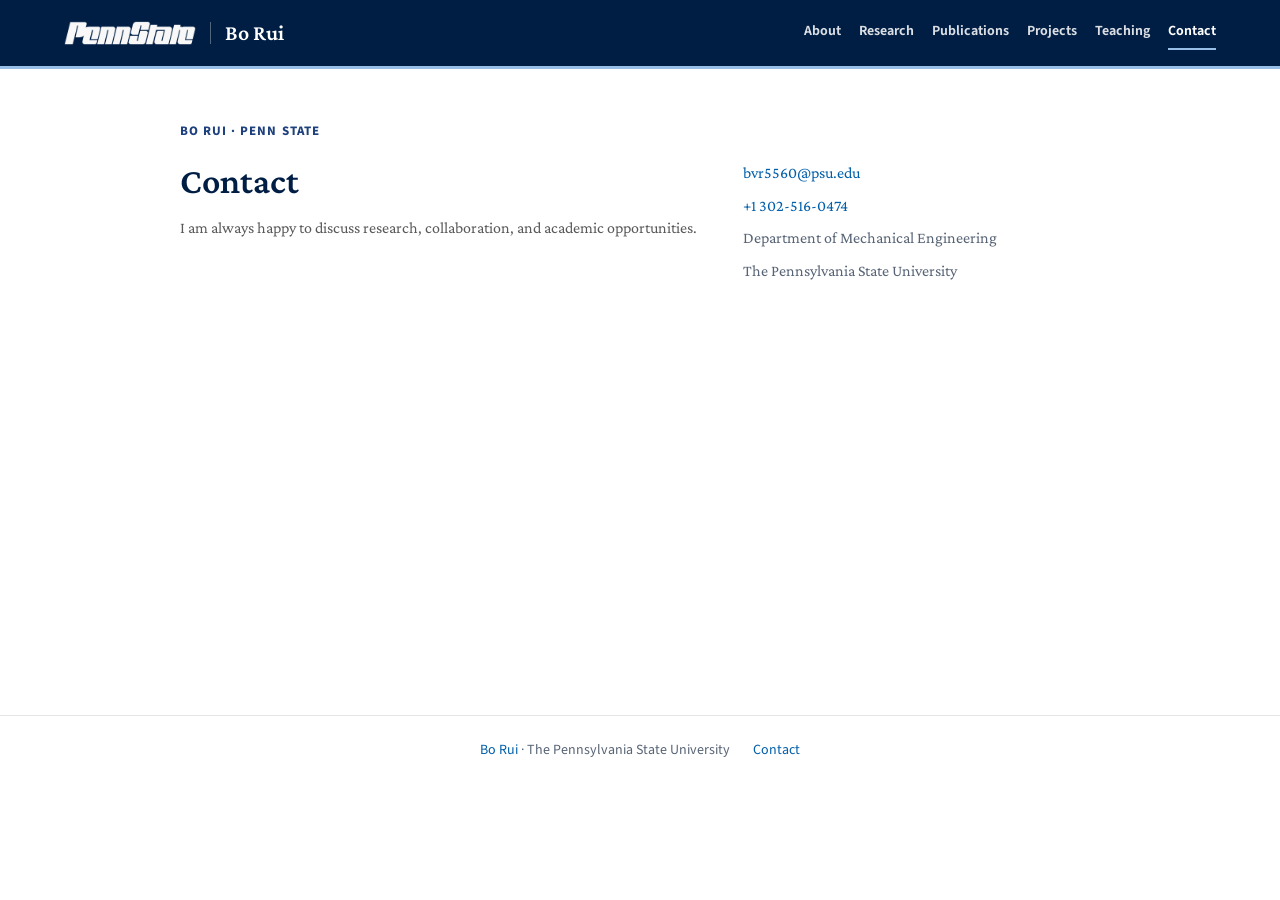
==== contact.html @ 9f86cd19 "Split academic website into independent section pages" ====
<!doctype html>
<html lang="en">
  <head>
    <meta charset="utf-8" />
    <meta name="viewport" content="width=device-width, initial-scale=1" />
    <meta
      name="description"
      content="Contact — Bo Rui, Ph.D. student in Mechanical Engineering at The Pennsylvania State University."
    />
    <title>Contact | Bo Rui</title>
    <link rel="preconnect" href="https://fonts.googleapis.com" />
    <link rel="preconnect" href="https://fonts.gstatic.com" crossorigin />
    <link
      href="https://fonts.googleapis.com/css2?family=Crimson+Pro:ital,wght@0,400;0,500;0,600;1,400;1,500&family=Source+Sans+3:wght@400;500;600;700;750&display=swap"
      rel="stylesheet"
    />
    <link rel="stylesheet" href="styles.css" />
    <script src="navigation.js" defer></script>
  </head>
  <body>
    <a class="skip-link" href="#main-content">Skip to main content</a>
    <header class="topbar">
      <a class="brand" href="index.html" aria-label="Bo Rui homepage">
        <img src="assets/pennstate.png" alt="The Pennsylvania State University" />
        <span>Bo Rui</span>
      </a>
      <nav class="nav" aria-label="Primary navigation">
        <a href="index.html">About</a>
        <a href="research.html">Research</a>
        <a href="publications.html">Publications</a>
        <a href="projects.html">Projects</a>
        <a href="teaching.html">Teaching</a>
        <a href="contact.html" aria-current="page">Contact</a>
      </nav>
    </header>

    <main id="main-content" class="page-content" tabindex="-1">
      <p class="eyebrow">Bo Rui · Penn State</p>
        <section id="contact" class="section contact-section">
          <div>
            <h1>Contact</h1>
            <p>
              I am always happy to discuss research, collaboration, and academic
              opportunities.
            </p>
          </div>
          <address>
            <a href="mailto:bvr5560@psu.edu">bvr5560@psu.edu</a>
            <a href="tel:+13025160474">+1 302-516-0474</a>
            <span>Department of Mechanical Engineering</span>
            <span>The Pennsylvania State University</span>
          </address>
        </section>
    </main>
    <footer class="site-footer">
      <a href="index.html">Bo Rui</a> · The Pennsylvania State University
      <a href="contact.html">Contact</a>
    </footer>
  </body>
</html>
---- styles.css ----
:root {
  color-scheme: light;
  --bg: #ffffff;
  --paper: #ffffff;
  --ink: #595959;
  --heading: #001e44;
  --muted: #586476;
  --line: #e5e5e5;
  --accent: #005fa9;
  --accent-dark: #001e44;
  --accent-soft: #f6f8fa;
  --sky: #96bee6;
  --radius: 2px;
  --display: "Crimson Pro", Georgia, "Times New Roman", serif;
  --sans: "Source Sans 3", "Segoe UI", Arial, sans-serif;
}

* {
  box-sizing: border-box;
}

html {
  scroll-behavior: smooth;
}

body {
  margin: 0;
  background: var(--bg);
  color: var(--ink);
  font-family: var(--display);
  font-size: 16px;
  line-height: 1.55;
  -webkit-font-smoothing: antialiased;
}

a {
  color: var(--accent);
  text-decoration: none;
}

a:hover {
  color: #006699;
  text-decoration: underline;
  text-underline-offset: 3px;
}

.topbar {
  position: sticky;
  top: 0;
  z-index: 10;
  display: flex;
  align-items: center;
  justify-content: space-between;
  gap: 24px;
  padding: 16px clamp(20px, 5vw, 72px);
  border-bottom: 3px solid var(--sky);
  background: var(--heading);
  backdrop-filter: blur(10px);
}

.brand {
  display: inline-flex;
  align-items: center;
  gap: 14px;
  color: #ffffff;
  font-family: var(--display);
  font-size: 22px;
  font-weight: 600;
}

.brand img {
  display: block;
  width: 132px;
  height: auto;
}

.brand span {
  padding-left: 14px;
  border-left: 1px solid rgba(255, 255, 255, 0.32);
  line-height: 1;
}

.nav {
  display: flex;
  flex-wrap: wrap;
  justify-content: flex-end;
  gap: 8px 18px;
  font-family: var(--sans);
  font-size: 14px;
  font-weight: 650;
}

.nav a {
  color: rgba(255, 255, 255, 0.86);
}

.nav a:hover {
  color: #ffffff;
}

.page-shell {
  display: grid;
  grid-template-columns: minmax(232px, 280px) minmax(0, 720px);
  gap: clamp(34px, 6vw, 72px);
  width: min(1030px, calc(100% - 44px));
  margin: 52px auto 72px;
}

.profile-panel {
  position: sticky;
  top: 92px;
  align-self: start;
  padding: 4px 0 0;
  border: 0;
  border-radius: 0;
  background: transparent;
  text-align: center;
}

.portrait {
  width: 168px;
  height: 168px;
  margin: 0 auto 22px;
  border: 1px solid var(--line);
  border-radius: 0;
  display: block;
  object-fit: cover;
  object-position: 50% 28%;
}

.profile-panel h1,
.section h2 {
  margin: 0;
  color: var(--heading);
  font-family: var(--display);
  line-height: 1.12;
}

.profile-panel h1 {
  font-size: 32px;
  text-align: center;
  font-weight: 600;
}

.role {
  margin: 8px 0 0;
  color: var(--heading);
  font-family: var(--sans);
  font-weight: 600;
  text-align: center;
}

.affiliation {
  margin: 10px 0 20px;
  color: var(--muted);
  font-family: var(--display);
  font-size: 15px;
  text-align: center;
}

.quick-links {
  display: flex;
  flex-wrap: wrap;
  justify-content: center;
  gap: 4px;
  margin: 24px 0 28px;
}

.quick-links a,
.paper-links a {
  display: inline-flex;
  min-height: auto;
  align-items: center;
  border: 0;
  border-radius: 0;
  padding: 2px 6px;
  background: transparent;
  color: var(--accent);
  font-family: var(--display);
  font-size: 15px;
  font-weight: 500;
}

.quick-links a::before {
  content: "[";
  color: var(--ink);
}

.quick-links a::after {
  content: "]";
  color: var(--ink);
}

.profile-meta {
  margin: 0;
  border-top: 1px solid var(--line);
  padding-top: 18px;
}

.profile-meta div {
  margin-top: 14px;
}

.profile-meta dt {
  color: var(--muted);
  font-family: var(--sans);
  font-size: 12px;
  font-weight: 750;
  letter-spacing: 0.08em;
  text-transform: uppercase;
}

.profile-meta dd {
  margin: 3px 0 0;
  font-size: 14px;
}

.content {
  min-width: 0;
}

.section {
  padding: 29px 0;
  border-bottom: 1px solid var(--line);
}

.section:first-child {
  padding-top: 2px;
}

.section h2 {
  font-size: 28px;
  font-weight: 600;
}

.section h3 {
  margin: 0 0 8px;
  color: var(--heading);
  font-family: var(--display);
  font-size: 18px;
  font-weight: 600;
}

.section p {
  margin: 14px 0 0;
}

.eyebrow,
.section-note {
  color: #1e407c;
  font-family: var(--sans);
  font-size: 13px;
  font-weight: 750;
  letter-spacing: 0.08em;
  text-transform: uppercase;
}

.eyebrow {
  margin: 0 0 8px;
}

.section-heading {
  display: flex;
  align-items: baseline;
  justify-content: space-between;
  gap: 20px;
  margin-bottom: 16px;
}

.timeline,
.simple-list {
  margin: 0;
  padding-left: 0;
  list-style: none;
}

.timeline li {
  display: grid;
  grid-template-columns: 104px 1fr;
  gap: 18px;
  padding: 10px 0;
  border-top: 1px solid rgba(217, 222, 215, 0.75);
}

.timeline li:first-child {
  border-top: 0;
}

.timeline time {
  color: var(--accent-dark);
  font-family: var(--sans);
  font-weight: 800;
}

.interest-grid,
.project-list {
  display: grid;
  grid-template-columns: 1fr;
  gap: 0;
}

.interest,
.project-list article {
  padding: 15px 0;
  border: 0;
  border-top: 1px solid var(--line);
  border-radius: 0;
  background: transparent;
}

.interest p,
.project-list p {
  margin-top: 8px;
  color: var(--muted);
  font-size: 16px;
}

.publication-list {
  margin: 0;
  padding-left: 24px;
}

.publication-list li {
  margin: 0 0 20px;
  padding-left: 6px;
  color: var(--muted);
}

.paper-links {
  display: flex;
  flex-wrap: wrap;
  gap: 8px;
  margin-top: 10px;
}

.paper-links a {
  padding: 0;
  font-size: 14px;
}

.simple-list li {
  padding: 10px 0;
  border-top: 1px solid rgba(217, 222, 215, 0.75);
}

.simple-list li:first-child {
  border-top: 0;
}

.contact-section {
  display: grid;
  grid-template-columns: minmax(0, 1.2fr) minmax(220px, 0.8fr);
  gap: 28px;
  border-bottom: 0;
}

address {
  display: grid;
  gap: 8px;
  align-content: start;
  color: var(--muted);
  font-style: normal;
}

@media (max-width: 880px) {
  .topbar {
    align-items: flex-start;
    flex-direction: column;
  }

  .nav {
    justify-content: flex-start;
  }

  .page-shell {
    grid-template-columns: 1fr;
    margin-top: 28px;
  }

  .profile-panel {
    position: static;
  }

  .interest-grid,
  .project-list,
  .contact-section {
    grid-template-columns: 1fr;
  }
}

@media (max-width: 560px) {
  body {
    font-size: 15px;
  }

  .topbar {
    padding: 14px 18px;
  }

  .brand {
    gap: 10px;
    font-size: 20px;
  }

  .brand img {
    width: 116px;
  }

  .brand span {
    padding-left: 10px;
  }

  .page-shell {
    width: min(100% - 28px, 1180px);
  }

  .profile-panel {
    padding: 22px;
  }

  .portrait {
    width: 138px;
    height: 138px;
    font-size: 34px;
  }

  .section-heading {
    align-items: flex-start;
    flex-direction: column;
    gap: 4px;
  }

  .timeline li {
    grid-template-columns: 1fr;
    gap: 2px;
  }
}

/* Shared navigation and independent section pages. */
.nav a { padding: 5px 0; border-bottom: 2px solid transparent; }
.nav a[aria-current="page"] { color: #fff; border-bottom-color: var(--sky); }
a:focus-visible { outline: 3px solid var(--sky); outline-offset: 5px; }
.skip-link { position: fixed; top: -100px; left: 16px; z-index: 20; padding: 12px; background: #fff; }
.skip-link:focus { top: 12px; }
.page-content { width: min(920px, calc(100% - 44px)); margin: 52px auto 72px; min-height: 58vh; }
.section h1 { margin: 0; color: var(--heading); font-family: var(--display); font-size: 36px; font-weight: 600; line-height: 1.15; }
.page-content > .section { border-bottom: 0; padding-top: 12px; }
.site-footer { border-top: 1px solid var(--line); padding: 24px 22px; text-align: center; font-family: var(--sans); font-size: 14px; color: var(--muted); }
.site-footer > a:last-child { margin-left: 20px; }
@media (max-width: 560px) {
  .page-content { width: calc(100% - 36px); margin-top: 28px; }
  .section h1 { font-size: 30px; }
  .nav { gap: 6px 16px; }
  .nav a { padding: 8px 0; }
}
@media (prefers-reduced-motion: reduce) { html { scroll-behavior: auto; } }
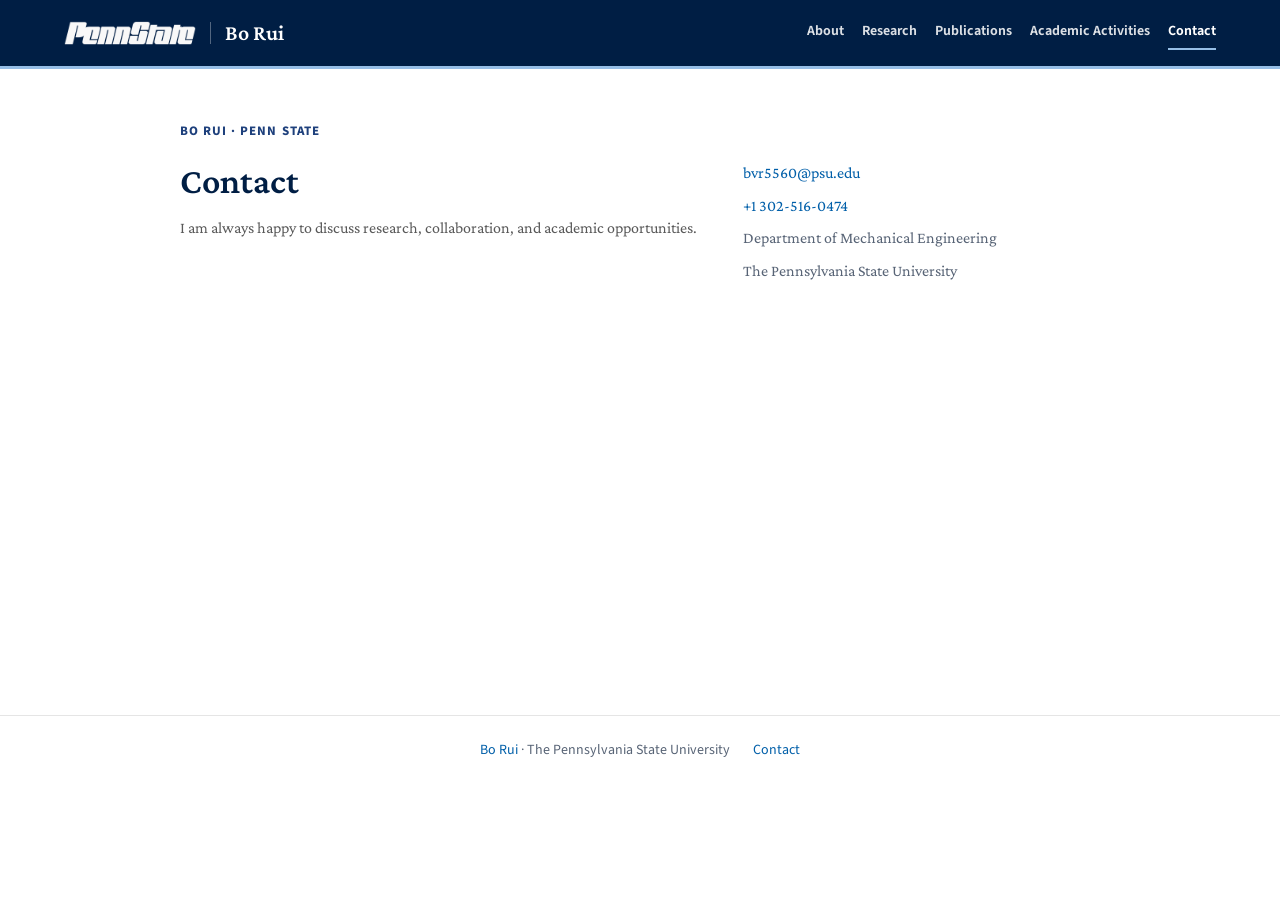
==== commit 5d172b0e: "Organize academic pages and add search discovery metadata" ====
--- a/contact.html
+++ b/contact.html
@@ -3,11 +3,9 @@
   <head>
     <meta charset="utf-8" />
     <meta name="viewport" content="width=device-width, initial-scale=1" />
-    <meta
-      name="description"
-      content="Contact — Bo Rui, Ph.D. student in Mechanical Engineering at The Pennsylvania State University."
-    />
-    <title>Contact | Bo Rui</title>
+    <meta name="description" content="Contact Bo Rui, Mechanical Engineering Ph.D. student at The Pennsylvania State University, for battery research and academic collaboration." />
+    <title>Contact | Bo Rui | Penn State</title>
+    <link rel="canonical" href="https://borui-research.github.io/contact.html" />
     <link rel="preconnect" href="https://fonts.googleapis.com" />
     <link rel="preconnect" href="https://fonts.gstatic.com" crossorigin />
     <link
@@ -16,6 +14,7 @@
     />
     <link rel="stylesheet" href="styles.css" />
     <script src="navigation.js" defer></script>
+    <script src="analytics.js" defer></script>
   </head>
   <body>
     <a class="skip-link" href="#main-content">Skip to main content</a>
@@ -28,8 +27,7 @@
         <a href="index.html">About</a>
         <a href="research.html">Research</a>
         <a href="publications.html">Publications</a>
-        <a href="projects.html">Projects</a>
-        <a href="teaching.html">Teaching</a>
+        <a href="teaching.html">Academic Activities</a>
         <a href="contact.html" aria-current="page">Contact</a>
       </nav>
     </header>
--- a/styles.css
+++ b/styles.css
@@ -454,3 +454,38 @@
   .nav a { padding: 8px 0; }
 }
 @media (prefers-reduced-motion: reduce) { html { scroll-behavior: auto; } }
+
+/* Website statistics: the number remains unavailable until a real site is configured. */
+.statistics-bar { display: inline-flex; align-items: center; flex-wrap: wrap; gap: 10px; margin-top: 14px; padding: 9px 10px; border: 1px solid #d7dfeb; background: #f6f8fb; font-family: var(--sans); font-size: 14px; color: #586476; }
+.views-badge { display: inline-flex; overflow: hidden; border-radius: 2px; color: #fff; font: 11px/20px Verdana, sans-serif; white-space: nowrap; }
+.views-label { padding: 0 6px; background: #64748b; }
+.views-count { padding: 0 6px; background: #1e407c; font-weight: 700; }
+.analytics-link { text-decoration: underline; text-underline-offset: 3px; }
+.analytics-link[aria-disabled="true"] { color: var(--muted); text-decoration: none; cursor: default; }
+.section .statistics-status { margin-top: 8px; font-family: var(--sans); font-size: 12px; color: var(--muted); }
+
+/* Teaching and service categories. */
+.service-group { padding: 28px 0; border-top: 1px solid var(--line); }
+.service-group:first-of-type { margin-top: 24px; }
+.service-group:last-child { padding-bottom: 0; }
+.service-group h2 { margin-bottom: 20px; font-size: 25px; }
+.service-group h3 { font-size: 19px; line-height: 1.4; }
+.service-group .service-meta { margin-top: 5px; color: var(--muted); font-family: var(--sans); font-size: 14px; }
+.service-details { margin: 14px 0 0; padding-left: 22px; }
+.service-details li + li { margin-top: 8px; }
+.review-list { margin-top: 14px; }
+.review-list li { display: flex; justify-content: space-between; align-items: baseline; gap: 18px; }
+.review-count { flex-shrink: 0; color: var(--heading); font-family: var(--sans); font-size: 14px; }
+.presentation-list li { padding: 16px 0; }
+@media (max-width: 560px) {
+  .service-group h2 { font-size: 23px; }
+  .review-list li { flex-wrap: wrap; gap: 4px 14px; }
+}
+
+/* Publication year groups and journal metrics. */
+.publication-year { margin-top: 30px; padding-top: 22px; border-top: 1px solid #b9c8da; }
+.publication-year h2 { font-size: 27px; }
+.section .metrics-note { color: var(--muted); font-family: var(--sans); font-size: 13px; max-width: 780px; }
+.impact-factor { display: inline-block; margin-left: 7px; padding: 1px 7px; border: 1px solid #d6e0eb; border-radius: 3px; background: #f3f6fa; color: #294969; font: 600 12px/1.7 var(--sans); white-space: nowrap; }
+.honor-badge { display: inline-block; padding: 1px 8px; border: 1px solid #edcba8; border-radius: 3px; background: #fff3e7; color: #963d10; font: 700 12px/1.7 var(--sans); white-space: nowrap; }
+.honor-text { color: #963d10; font-weight: 600; }
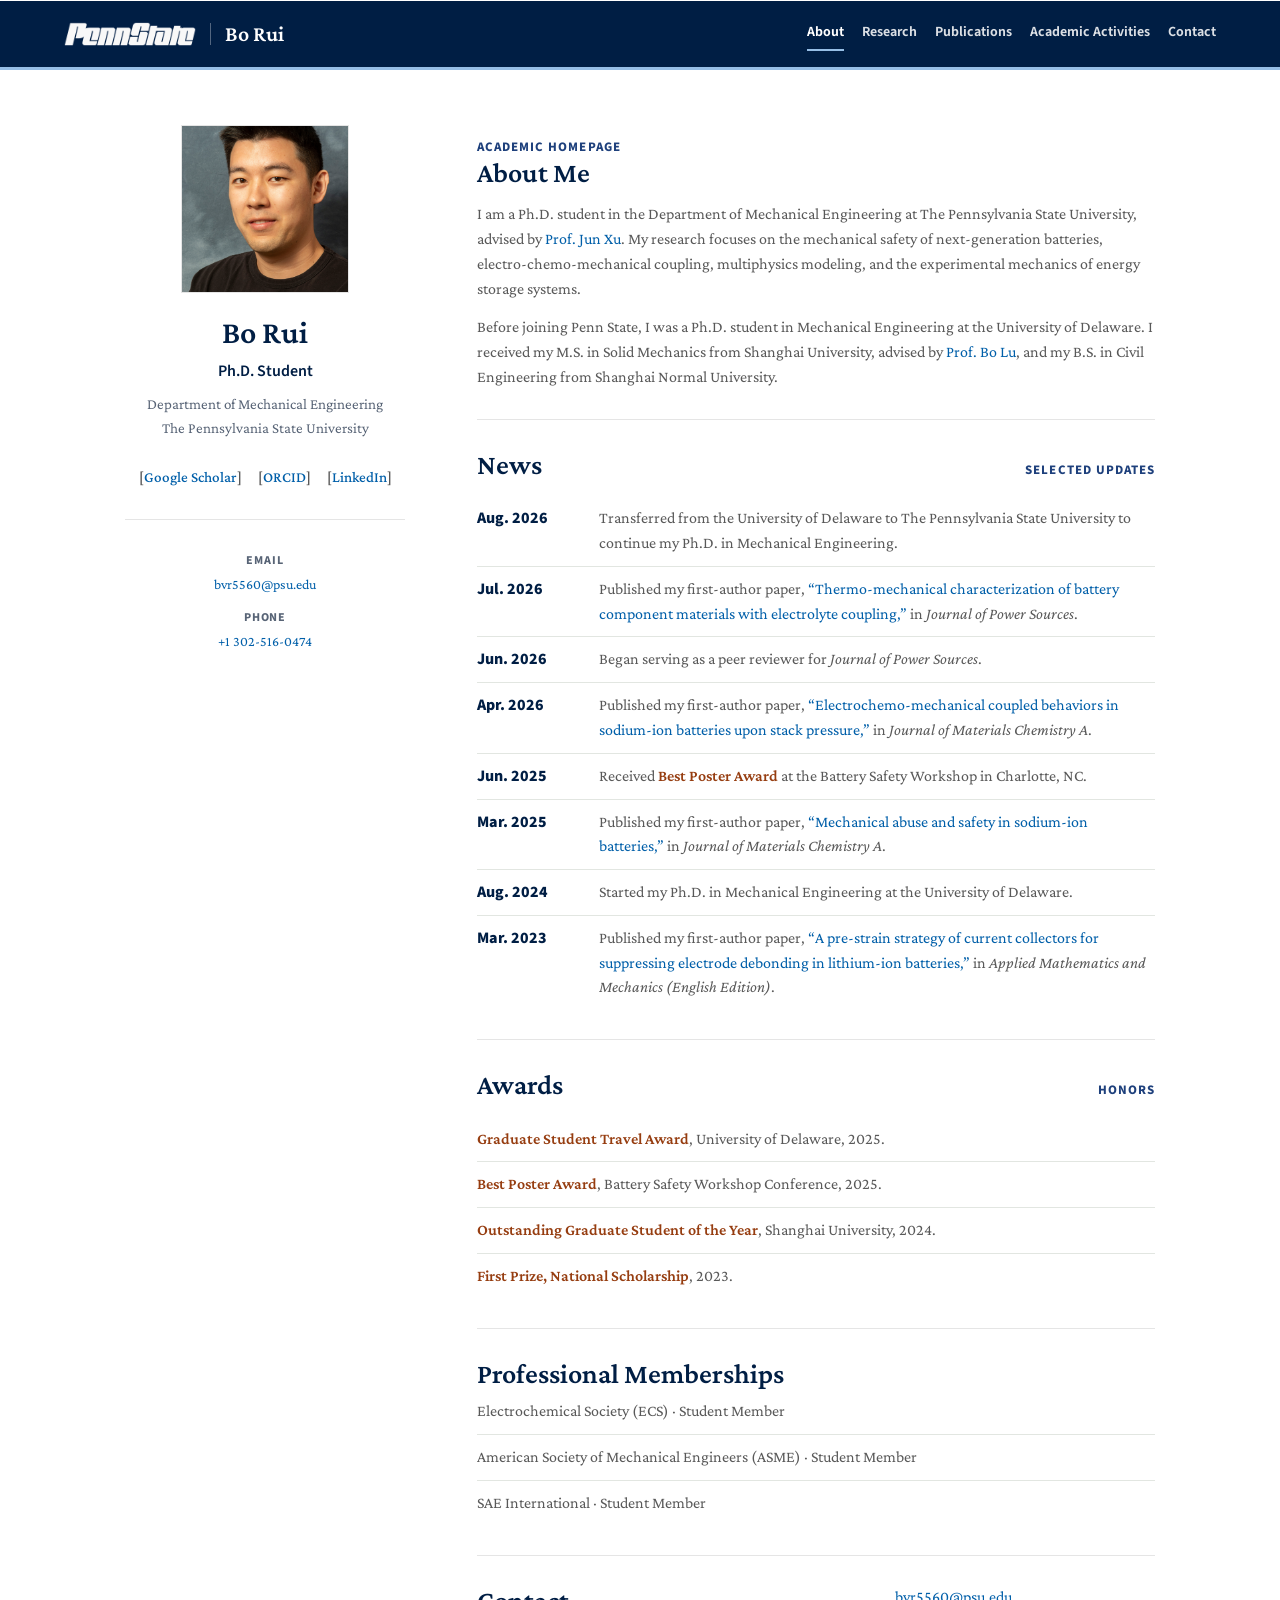
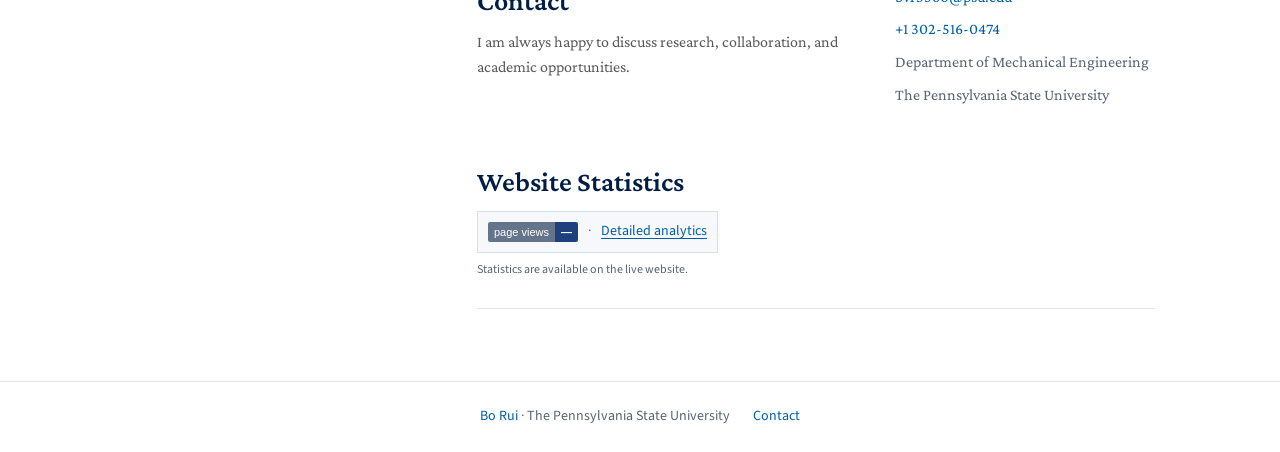
==== commit b2de2b0f: "Add automated publication statistics and consolidate contact information" ====
--- a/contact.html
+++ b/contact.html
@@ -1,58 +1,2 @@
 <!doctype html>
-<html lang="en">
-  <head>
-    <meta charset="utf-8" />
-    <meta name="viewport" content="width=device-width, initial-scale=1" />
-    <meta name="description" content="Contact Bo Rui, Mechanical Engineering Ph.D. student at The Pennsylvania State University, for battery research and academic collaboration." />
-    <title>Contact | Bo Rui | Penn State</title>
-    <link rel="canonical" href="https://borui-research.github.io/contact.html" />
-    <link rel="preconnect" href="https://fonts.googleapis.com" />
-    <link rel="preconnect" href="https://fonts.gstatic.com" crossorigin />
-    <link
-      href="https://fonts.googleapis.com/css2?family=Crimson+Pro:ital,wght@0,400;0,500;0,600;1,400;1,500&family=Source+Sans+3:wght@400;500;600;700;750&display=swap"
-      rel="stylesheet"
-    />
-    <link rel="stylesheet" href="styles.css" />
-    <script src="navigation.js" defer></script>
-    <script src="analytics.js" defer></script>
-  </head>
-  <body>
-    <a class="skip-link" href="#main-content">Skip to main content</a>
-    <header class="topbar">
-      <a class="brand" href="index.html" aria-label="Bo Rui homepage">
-        <img src="assets/pennstate.png" alt="The Pennsylvania State University" />
-        <span>Bo Rui</span>
-      </a>
-      <nav class="nav" aria-label="Primary navigation">
-        <a href="index.html">About</a>
-        <a href="research.html">Research</a>
-        <a href="publications.html">Publications</a>
-        <a href="teaching.html">Academic Activities</a>
-        <a href="contact.html" aria-current="page">Contact</a>
-      </nav>
-    </header>
-
-    <main id="main-content" class="page-content" tabindex="-1">
-      <p class="eyebrow">Bo Rui · Penn State</p>
-        <section id="contact" class="section contact-section">
-          <div>
-            <h1>Contact</h1>
-            <p>
-              I am always happy to discuss research, collaboration, and academic
-              opportunities.
-            </p>
-          </div>
-          <address>
-            <a href="mailto:bvr5560@psu.edu">bvr5560@psu.edu</a>
-            <a href="tel:+13025160474">+1 302-516-0474</a>
-            <span>Department of Mechanical Engineering</span>
-            <span>The Pennsylvania State University</span>
-          </address>
-        </section>
-    </main>
-    <footer class="site-footer">
-      <a href="index.html">Bo Rui</a> · The Pennsylvania State University
-      <a href="contact.html">Contact</a>
-    </footer>
-  </body>
-</html>
+<html lang="en"><head><meta charset="utf-8"><meta http-equiv="refresh" content="0; url=index.html#contact"><title>Contact | Bo Rui</title><link rel="canonical" href="https://borui-research.github.io/#contact"></head><body><p><a href="index.html#contact">Continue to Contact</a></p></body></html>
